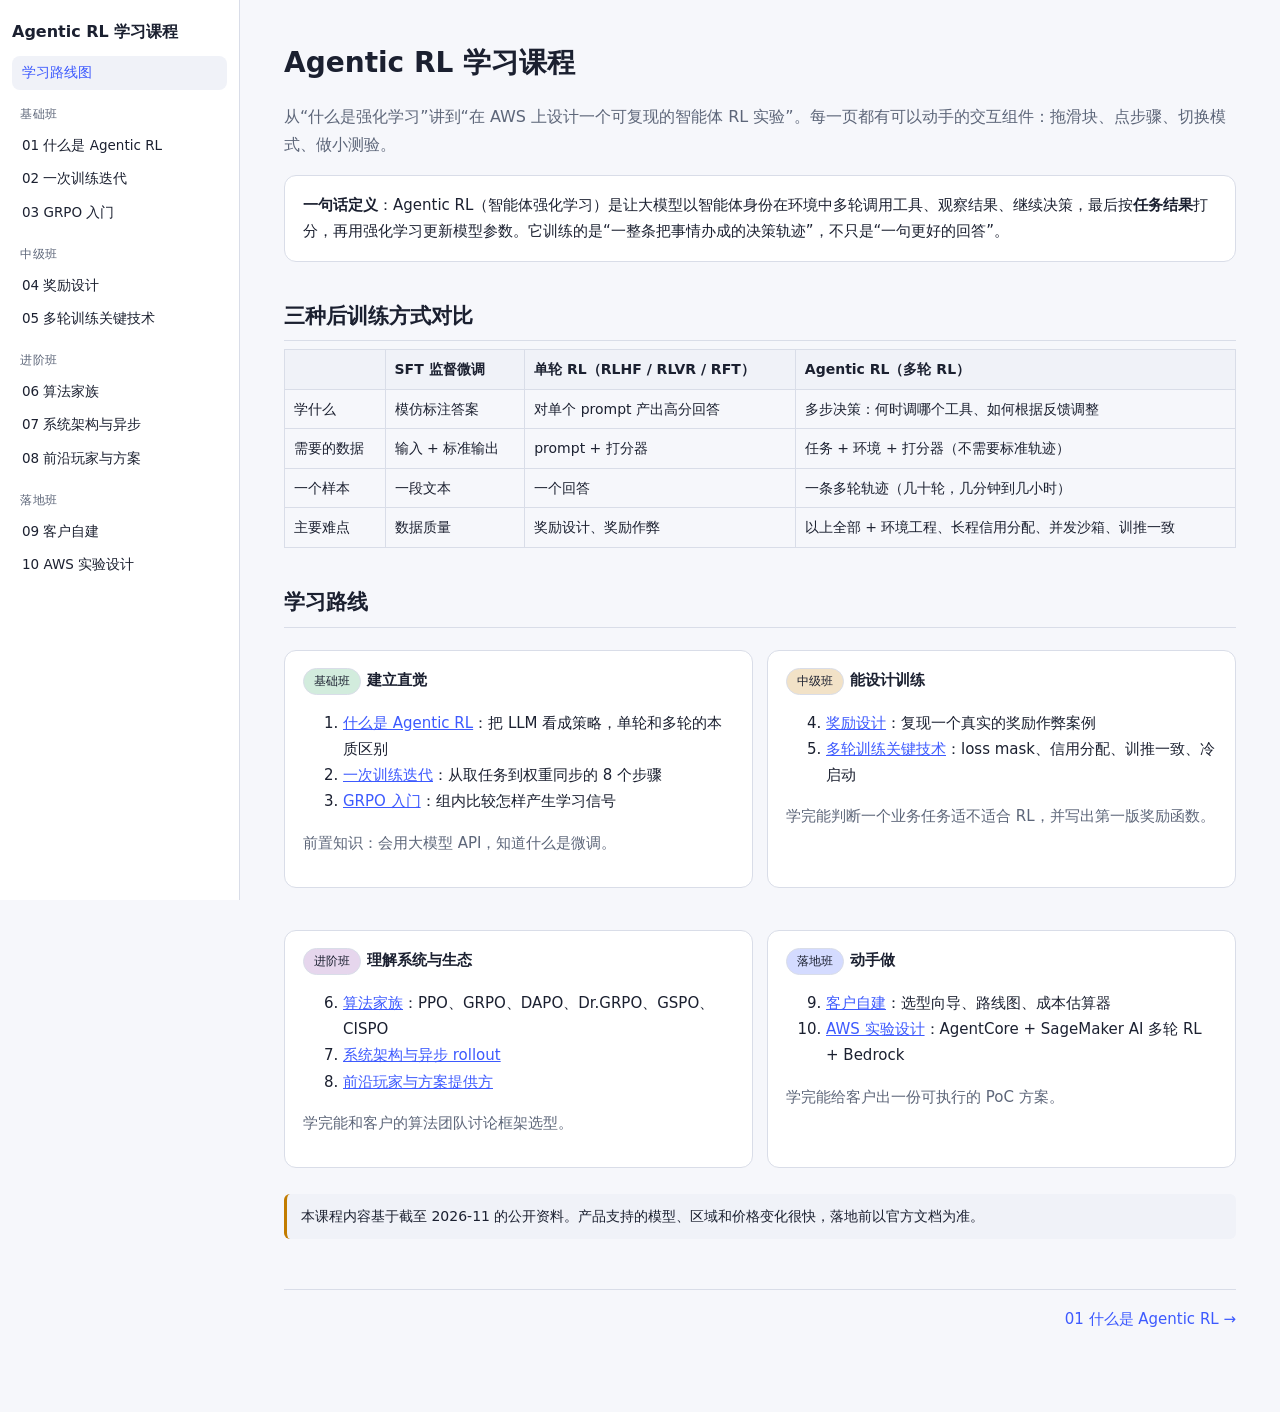
==== index.html @ b1a2b4db "Add interactive Agentic RL course: basics to AWS experiment design" ====
<!DOCTYPE html>
<html lang="zh-CN"><head><meta charset="UTF-8"><meta name="viewport" content="width=device-width, initial-scale=1">
<title>Agentic RL 学习课程 · 路线图</title><link rel="stylesheet" href="assets/style.css"></head>
<body><main>
<h1>Agentic RL 学习课程</h1>
<p class="lead">从“什么是强化学习”讲到“在 AWS 上设计一个可复现的智能体 RL 实验”。每一页都有可以动手的交互组件：拖滑块、点步骤、切换模式、做小测验。</p>

<div class="card">
<b>一句话定义</b>：Agentic RL（智能体强化学习）是让大模型以智能体身份在环境中多轮调用工具、观察结果、继续决策，最后按<b>任务结果</b>打分，再用强化学习更新模型参数。它训练的是“一整条把事情办成的决策轨迹”，不只是“一句更好的回答”。
</div>

<h2>三种后训练方式对比</h2>
<table>
<tr><th></th><th>SFT 监督微调</th><th>单轮 RL（RLHF / RLVR / RFT）</th><th>Agentic RL（多轮 RL）</th></tr>
<tr><td>学什么</td><td>模仿标注答案</td><td>对单个 prompt 产出高分回答</td><td>多步决策：何时调哪个工具、如何根据反馈调整</td></tr>
<tr><td>需要的数据</td><td>输入 + 标准输出</td><td>prompt + 打分器</td><td>任务 + 环境 + 打分器（不需要标准轨迹）</td></tr>
<tr><td>一个样本</td><td>一段文本</td><td>一个回答</td><td>一条多轮轨迹（几十轮，几分钟到几小时）</td></tr>
<tr><td>主要难点</td><td>数据质量</td><td>奖励设计、奖励作弊</td><td>以上全部 + 环境工程、长程信用分配、并发沙箱、训推一致</td></tr>
</table>

<h2>学习路线</h2>
<div class="grid g2">
<div class="card"><span class="badge lv-basic">基础班</span><b>建立直觉</b>
<ol>
<li><a href="01-basics-what-is-agentic-rl.html">什么是 Agentic RL</a>：把 LLM 看成策略，单轮和多轮的本质区别</li>
<li><a href="02-basics-training-loop.html">一次训练迭代</a>：从取任务到权重同步的 8 个步骤</li>
<li><a href="03-basics-grpo.html">GRPO 入门</a>：组内比较怎样产生学习信号</li>
</ol><p class="mut">前置知识：会用大模型 API，知道什么是微调。</p></div>
<div class="card"><span class="badge lv-mid">中级班</span><b>能设计训练</b>
<ol start="4">
<li><a href="04-intermediate-reward-design.html">奖励设计</a>：复现一个真实的奖励作弊案例</li>
<li><a href="05-intermediate-agentic-techniques.html">多轮训练关键技术</a>：loss mask、信用分配、训推一致、冷启动</li>
</ol><p class="mut">学完能判断一个业务任务适不适合 RL，并写出第一版奖励函数。</p></div>
<div class="card"><span class="badge lv-adv">进阶班</span><b>理解系统与生态</b>
<ol start="6">
<li><a href="06-advanced-algorithms.html">算法家族</a>：PPO、GRPO、DAPO、Dr.GRPO、GSPO、CISPO</li>
<li><a href="07-advanced-systems.html">系统架构与异步 rollout</a></li>
<li><a href="08-landscape.html">前沿玩家与方案提供方</a></li>
</ol><p class="mut">学完能和客户的算法团队讨论框架选型。</p></div>
<div class="card"><span class="badge lv-prac">落地班</span><b>动手做</b>
<ol start="9">
<li><a href="09-build-your-own.html">客户自建</a>：选型向导、路线图、成本估算器</li>
<li><a href="10-aws-experiment.html">AWS 实验设计</a>：AgentCore + SageMaker AI 多轮 RL + Bedrock</li>
</ol><p class="mut">学完能给客户出一份可执行的 PoC 方案。</p></div>
</div>

<div class="note">本课程内容基于截至 2026-11 的公开资料。产品支持的模型、区域和价格变化很快，落地前以官方文档为准。</div>
</main>
<script src="assets/common.js"></script>
</body></html>
---- assets/style.css ----
:root{
  --bg:#0f1218;--panel:#171b24;--panel2:#1e2430;--line:#2a3242;--fg:#e6e9ef;--mut:#9aa4b5;
  --acc:#7c9cff;--acc2:#4fd1c5;--ok:#5bd68a;--warn:#f5b84a;--bad:#ff6b6b;--vio:#c792ea;--code:#0b0e13;
}
@media (prefers-color-scheme: light){
  :root{--bg:#f6f7fb;--panel:#fff;--panel2:#f0f2f8;--line:#d9dde8;--fg:#1b2030;--mut:#5d6679;
  --acc:#3d5afe;--acc2:#0f9d8f;--ok:#1e9e55;--warn:#c27c00;--bad:#d93636;--vio:#8e44ad;--code:#f3f4f8;}
}
*{box-sizing:border-box}
body{margin:0;font-family:-apple-system,"PingFang SC","Noto Sans CJK SC","Microsoft YaHei",system-ui,sans-serif;background:var(--bg);color:var(--fg);line-height:1.75;font-size:15px}
a{color:var(--acc)}
nav.side{position:fixed;top:0;left:0;bottom:0;width:240px;background:var(--panel);border-right:1px solid var(--line);padding:18px 12px;overflow:auto}
nav.side .brand{font-weight:700;font-size:16px;text-decoration:none;color:var(--fg);display:block;margin-bottom:10px}
nav.side .lv{font-size:12px;color:var(--mut);margin:14px 8px 4px;letter-spacing:.05em}
nav.side a.pg{display:block;padding:5px 10px;border-radius:8px;color:var(--fg);text-decoration:none;font-size:13.5px}
nav.side a.pg:hover,nav.side a.pg.on{background:var(--panel2);color:var(--acc)}
main{margin-left:240px;padding:30px 44px 80px;max-width:1120px}
.badge{display:inline-block;font-size:12px;padding:2px 10px;border-radius:99px;margin-right:6px;border:1px solid var(--line)}
.lv-basic{background:color-mix(in srgb,var(--ok) 20%,transparent)}
.lv-mid{background:color-mix(in srgb,var(--warn) 22%,transparent)}
.lv-adv{background:color-mix(in srgb,var(--vio) 22%,transparent)}
.lv-prac{background:color-mix(in srgb,var(--acc) 22%,transparent)}
h1{font-size:28px;margin:8px 0 4px}
h2{font-size:21px;margin:36px 0 8px;border-bottom:1px solid var(--line);padding-bottom:6px}
h3{font-size:17px;margin:22px 0 6px}
.lead{color:var(--mut);font-size:16px}
.card{background:var(--panel);border:1px solid var(--line);border-radius:12px;padding:16px 18px;margin:14px 0}
.grid{display:grid;gap:14px}.g2{grid-template-columns:repeat(2,1fr)}.g3{grid-template-columns:repeat(3,1fr)}.g4{grid-template-columns:repeat(4,1fr)}
@media(max-width:900px){nav.side{display:none}main{margin-left:0;padding:18px}.g2,.g3,.g4{grid-template-columns:1fr}}
.tag{display:inline-block;font-size:12px;padding:1px 8px;border-radius:99px;background:var(--panel2);border:1px solid var(--line);color:var(--mut);margin:2px 4px 2px 0}
.btn{background:var(--panel2);color:var(--fg);border:1px solid var(--line);border-radius:8px;padding:6px 12px;cursor:pointer;font-size:14px;margin:3px 4px 3px 0;font-family:inherit}
.btn:hover{border-color:var(--acc)}.btn.on{background:var(--acc);color:#fff;border-color:var(--acc)}
table{border-collapse:collapse;width:100%;font-size:14px;margin:8px 0}
th,td{border:1px solid var(--line);padding:7px 9px;text-align:left;vertical-align:top}th{background:var(--panel2)}
pre{background:var(--code);border:1px solid var(--line);border-radius:10px;padding:12px 14px;overflow:auto;font-size:13px;line-height:1.55}
code{font-family:"JetBrains Mono",Menlo,Consolas,monospace;font-size:13px}
.kpi{font-size:24px;font-weight:700;color:var(--acc)}
.mut{color:var(--mut)}.ok{color:var(--ok)}.bad{color:var(--bad)}.warn{color:var(--warn)}
.note{border-left:3px solid var(--warn);background:var(--panel2);padding:10px 14px;border-radius:6px;margin:12px 0;font-size:14px}
.tip{border-left:3px solid var(--acc2);background:var(--panel2);padding:10px 14px;border-radius:6px;margin:12px 0;font-size:14px}
.quiz{border-left:3px solid var(--vio);background:var(--panel2);padding:10px 14px;border-radius:6px;margin:12px 0;font-size:14px}
.quiz .opt{display:block;text-align:left;width:100%}
.quiz .opt.right{border-color:var(--ok);background:color-mix(in srgb,var(--ok) 18%,var(--panel2))}
.quiz .opt.wrong{border-color:var(--bad);background:color-mix(in srgb,var(--bad) 18%,var(--panel2))}
input[type=range]{width:100%;accent-color:var(--acc)}
input[type=number]{width:120px;background:var(--panel2);color:var(--fg);border:1px solid var(--line);border-radius:6px;padding:3px 6px}
label.sl{display:block;font-size:13px;color:var(--mut)}
svg text{fill:var(--fg);font-size:13px}
.node rect{fill:var(--panel2);stroke:var(--line);stroke-width:1.5}
.node.hi rect{stroke:var(--acc);stroke-width:3;fill:color-mix(in srgb,var(--acc) 18%,var(--panel2))}
.clk .node{cursor:pointer}
.edge{stroke:var(--mut);stroke-width:1.5;fill:none}
.edge.hi{stroke:var(--acc);stroke-width:3}
.tok{display:inline-block;padding:3px 7px;margin:2px;border-radius:6px;font-size:12.5px;border:1px solid var(--line);transition:.2s}
.t-sys{background:color-mix(in srgb,var(--mut) 20%,transparent)}
.t-usr{background:color-mix(in srgb,var(--acc2) 22%,transparent)}
.t-gen{background:color-mix(in srgb,var(--acc) 28%,transparent)}
.t-tool{background:color-mix(in srgb,var(--warn) 25%,transparent)}
.tok.masked{opacity:.3;text-decoration:line-through}
.flex{display:flex;gap:10px;align-items:center;flex-wrap:wrap}
.pager{display:flex;justify-content:space-between;margin-top:50px;border-top:1px solid var(--line);padding-top:16px}
.pager a{text-decoration:none}
details{background:var(--panel);border:1px solid var(--line);border-radius:10px;padding:10px 14px;margin:8px 0}
details summary{cursor:pointer;font-weight:600}
.phase{border-left:3px solid var(--acc);padding-left:12px;margin:10px 0}
.pill{font-weight:600;color:var(--acc)}
.res{font-size:14px}
@media (prefers-reduced-motion: reduce){*{transition:none!important;animation:none!important}}
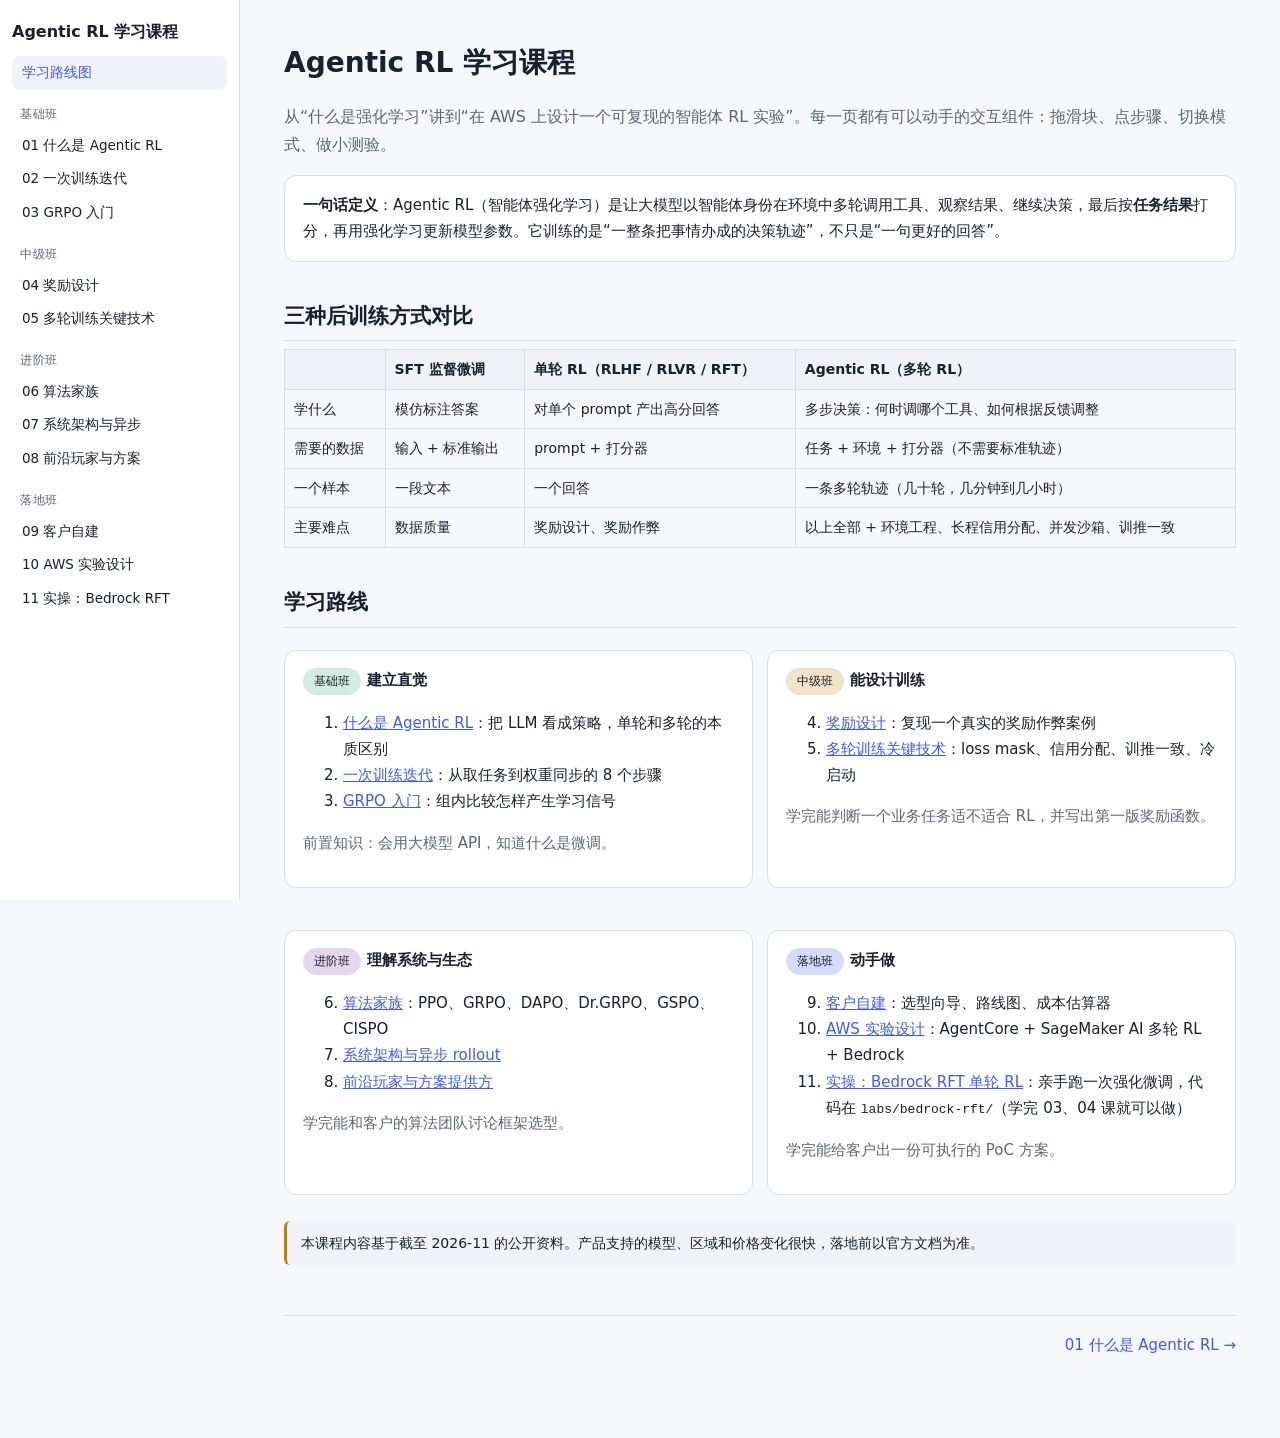
==== commit b35c244f: "Add lesson 11: hands-on single-turn RL with Amazon Bedrock RFT" ====
--- a/index.html
+++ b/index.html
@@ -41,6 +41,7 @@
 <ol start="9">
 <li><a href="09-build-your-own.html">客户自建</a>：选型向导、路线图、成本估算器</li>
 <li><a href="10-aws-experiment.html">AWS 实验设计</a>：AgentCore + SageMaker AI 多轮 RL + Bedrock</li>
+<li><a href="11-lab-bedrock-rft.html">实操：Bedrock RFT 单轮 RL</a>：亲手跑一次强化微调，代码在 <code>labs/bedrock-rft/</code>（学完 03、04 课就可以做）</li>
 </ol><p class="mut">学完能给客户出一份可执行的 PoC 方案。</p></div>
 </div>
 
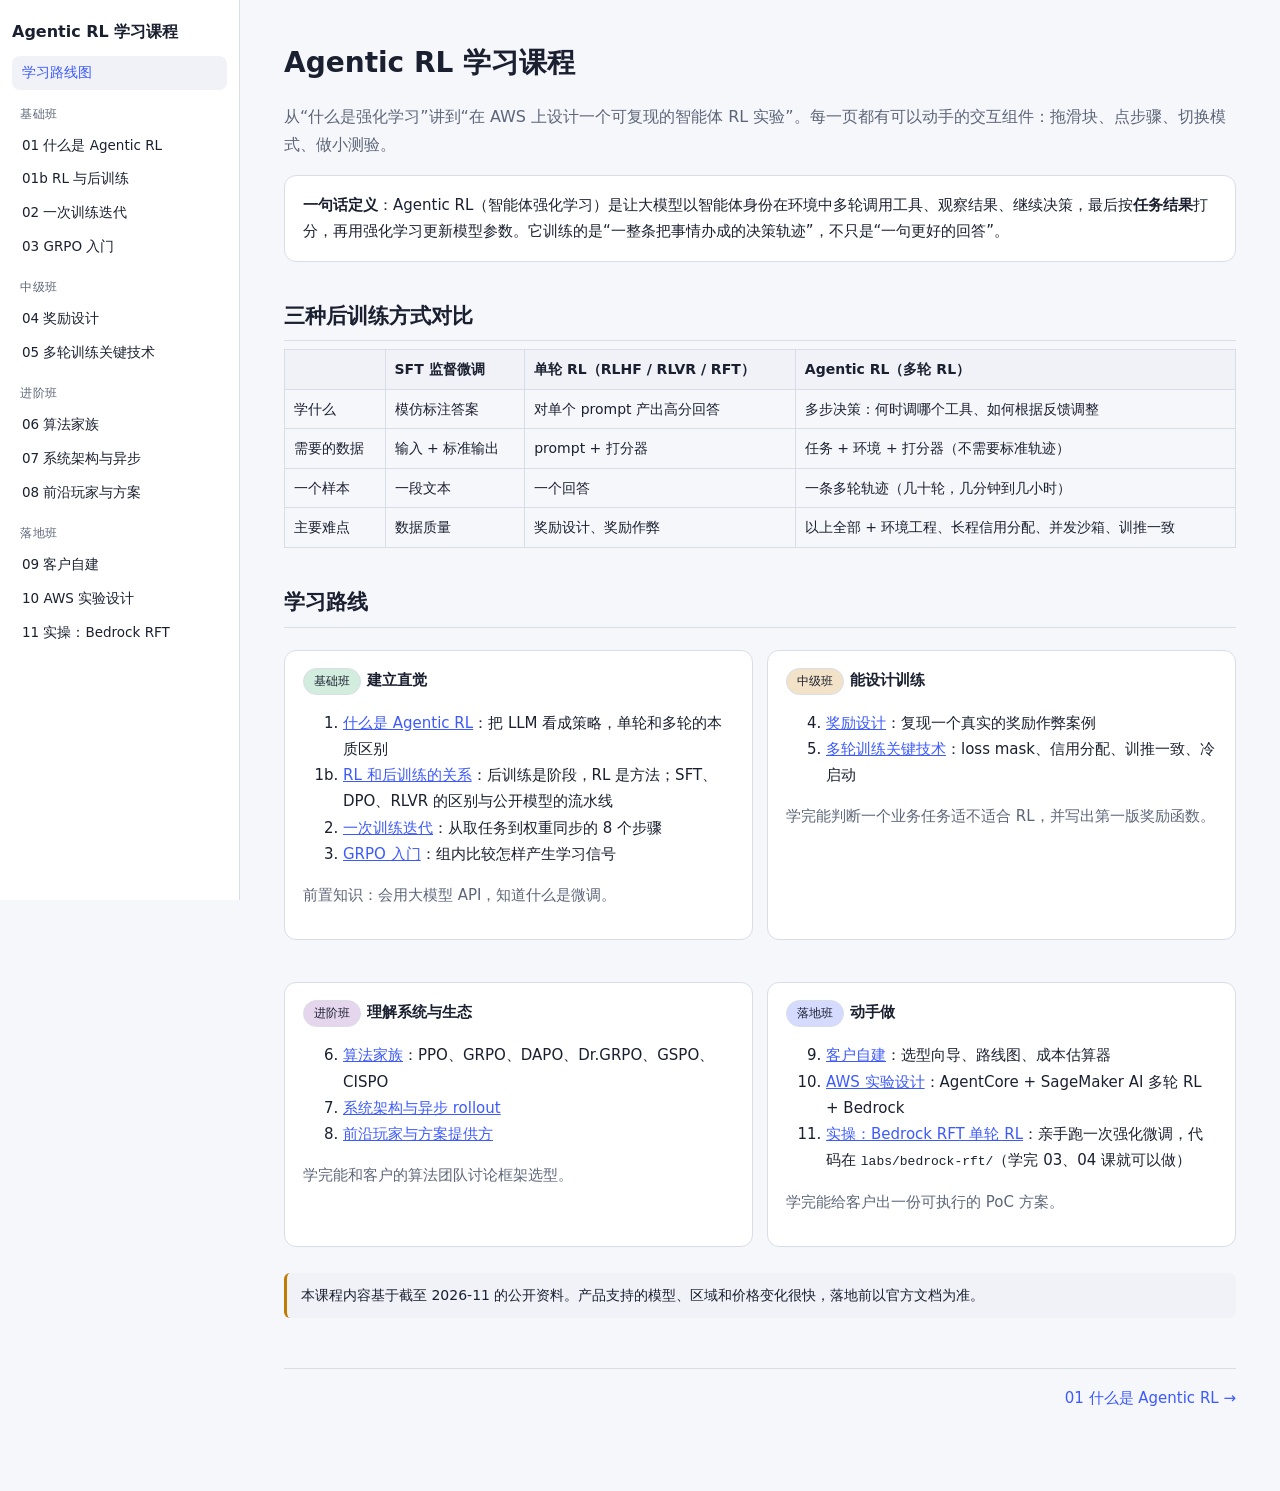
==== commit dbab2ede: "Add lesson 01b: RL and post-training (interactive)" ====
--- a/index.html
+++ b/index.html
@@ -23,7 +23,8 @@
 <div class="card"><span class="badge lv-basic">基础班</span><b>建立直觉</b>
 <ol>
 <li><a href="01-basics-what-is-agentic-rl.html">什么是 Agentic RL</a>：把 LLM 看成策略，单轮和多轮的本质区别</li>
-<li><a href="02-basics-training-loop.html">一次训练迭代</a>：从取任务到权重同步的 8 个步骤</li>
+<li style="list-style-type:'1b. '"><a href="01b-basics-rl-and-post-training.html">RL 和后训练的关系</a>：后训练是阶段，RL 是方法；SFT、DPO、RLVR 的区别与公开模型的流水线</li>
+<li value="2"><a href="02-basics-training-loop.html">一次训练迭代</a>：从取任务到权重同步的 8 个步骤</li>
 <li><a href="03-basics-grpo.html">GRPO 入门</a>：组内比较怎样产生学习信号</li>
 </ol><p class="mut">前置知识：会用大模型 API，知道什么是微调。</p></div>
 <div class="card"><span class="badge lv-mid">中级班</span><b>能设计训练</b>
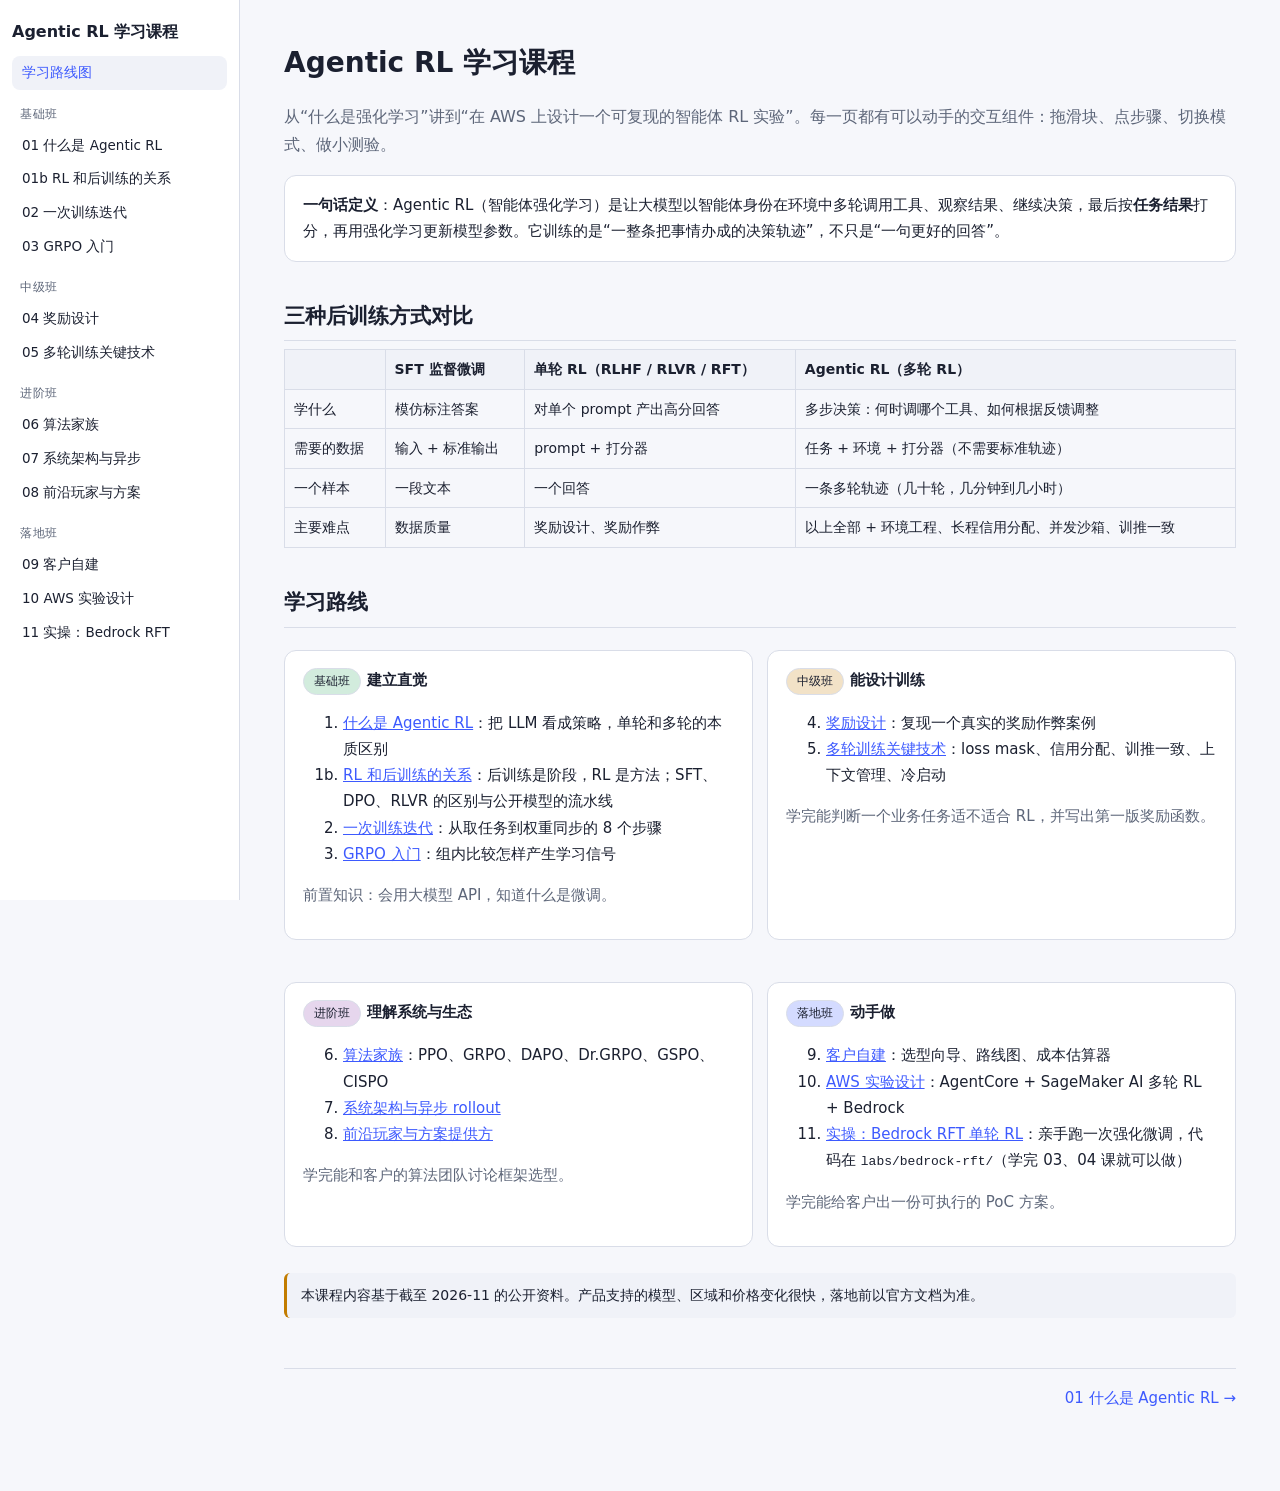
==== commit c8e681a4: "Course audit: fix stale and inconsistent claims - 04 sec 5.4: Bedrock RFT reward Lambda returns metr" ====
--- a/index.html
+++ b/index.html
@@ -30,7 +30,7 @@
 <div class="card"><span class="badge lv-mid">中级班</span><b>能设计训练</b>
 <ol start="4">
 <li><a href="04-intermediate-reward-design.html">奖励设计</a>：复现一个真实的奖励作弊案例</li>
-<li><a href="05-intermediate-agentic-techniques.html">多轮训练关键技术</a>：loss mask、信用分配、训推一致、冷启动</li>
+<li><a href="05-intermediate-agentic-techniques.html">多轮训练关键技术</a>：loss mask、信用分配、训推一致、上下文管理、冷启动</li>
 </ol><p class="mut">学完能判断一个业务任务适不适合 RL，并写出第一版奖励函数。</p></div>
 <div class="card"><span class="badge lv-adv">进阶班</span><b>理解系统与生态</b>
 <ol start="6">
